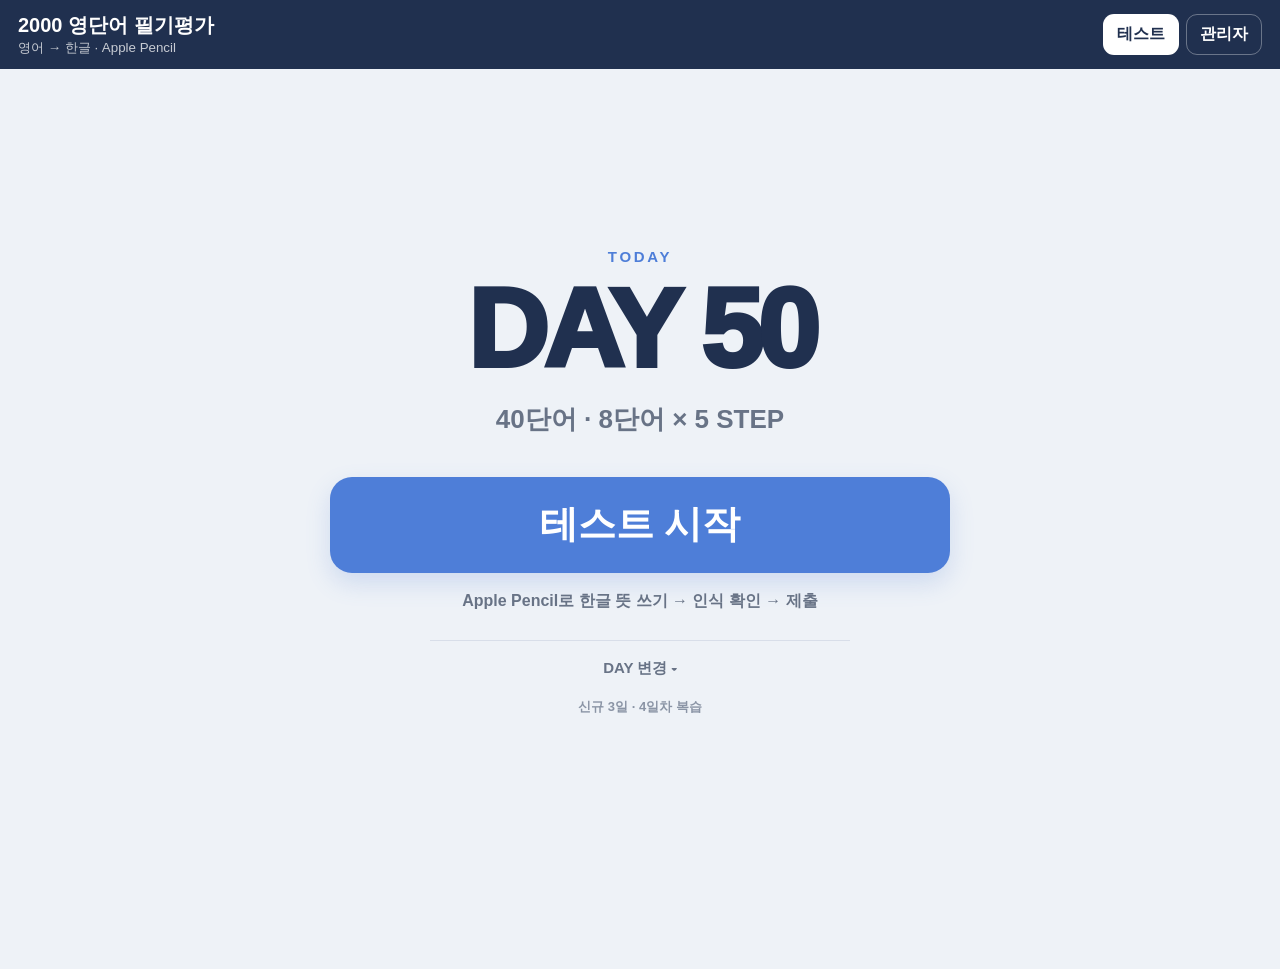
==== index.html @ df0dfdb4 "v0.1.3: preserve progress with backup/restore and exercise real learning state transitions" ====
<!doctype html>
<html lang="ko">
<head>
  <meta charset="utf-8">
  <meta name="viewport" content="width=device-width,initial-scale=1,maximum-scale=1,user-scalable=no,viewport-fit=cover">
  <meta name="theme-color" content="#20304f">
  <meta name="apple-mobile-web-app-capable" content="yes">
  <title>2000 영단어 필기평가 v0.1.3</title>
  <link rel="manifest" href="manifest.webmanifest">
  <link rel="stylesheet" href="styles.css?v=0.1.3">
</head>
<body>
<header class="topbar">
  <div><strong>2000 영단어 필기평가</strong><small>영어 → 한글 · Apple Pencil</small></div>
  <nav><button id="navTest" class="nav active">테스트</button><button id="navAdmin" class="nav">관리자</button></nav>
</header>
<main id="app"></main>
<script src="data/day50.js?v=0.1.3"></script>
<script src="app.js?v=0.1.3"></script>
</body>
</html>
---- styles.css ----
:root{--ink:#20304f;--blue:#4e7ed8;--bg:#eef2f7;--line:#d8dee9;--good:#18794e;--bad:#c53d34;--badbg:#fff0ee;--muted:#687386;--sun:#f4b936}
*{box-sizing:border-box;-webkit-tap-highlight-color:transparent}html{height:100%;-webkit-text-size-adjust:100%;background:var(--bg)}
body{min-height:100%;min-height:var(--app-vh,100dvh);margin:0;background:var(--bg);color:var(--ink);font-family:-apple-system,BlinkMacSystemFont,"Apple SD Gothic Neo",sans-serif;overscroll-behavior-y:none;padding-left:env(safe-area-inset-left);padding-right:env(safe-area-inset-right)}
button,input,select{touch-action:manipulation}button,input,select{font:inherit}.topbar{position:sticky;top:0;z-index:30;display:flex;justify-content:space-between;align-items:center;padding:calc(12px + env(safe-area-inset-top)) max(18px,env(safe-area-inset-right)) 12px max(18px,env(safe-area-inset-left));background:var(--ink);color:#fff}.topbar strong{display:block;font-size:20px}.topbar small{display:block;opacity:.75}.topbar nav{display:flex;gap:7px}.nav{border:1px solid #ffffff55;background:transparent;color:#fff;padding:9px 13px;border-radius:11px;font-weight:800}.nav.active{background:#fff;color:var(--ink)}#app{max-width:1420px;margin:0 auto;padding:18px;padding-bottom:calc(92px + env(safe-area-inset-bottom));scroll-padding-top:110px}.panel{background:#fff;border:1px solid var(--line);border-radius:19px;padding:18px;box-shadow:0 6px 20px #20304f12}.hero{display:grid;grid-template-columns:1fr auto;gap:15px}.hero h1{margin:0 0 7px;font-size:32px}.muted{color:var(--muted)}.badge{background:var(--ink);color:#fff;border-radius:14px;padding:12px 16px;text-align:center;font-weight:900}.badge small{display:block;font-weight:500;opacity:.8;margin-top:4px}.notice{margin-top:12px;padding:11px 13px;border-radius:13px;background:#fff8df;border:1px solid #efd787;line-height:1.5}.grid2{display:grid;grid-template-columns:1fr 1fr;gap:13px;margin-top:13px}.primary,.secondary,.danger,.good{border:0;border-radius:12px;padding:12px 15px;font-weight:900}.primary{background:var(--blue);color:#fff}.secondary{background:#edf1f7;color:var(--ink)}.danger{background:var(--badbg);color:var(--bad)}.good{background:var(--good);color:#fff}.primary:disabled,.secondary:disabled,.good:disabled{opacity:.45}select{padding:10px 12px;border:1px solid var(--line);border-radius:11px;background:#fff;font-weight:800}.row{display:flex;gap:9px;align-items:center;flex-wrap:wrap}.stepHead{display:grid;grid-template-columns:auto 1fr auto;gap:12px;align-items:center;margin-bottom:12px}.chip{background:var(--ink);color:#fff;padding:8px 11px;border-radius:10px;font-weight:900}.stepTitle{font-size:23px;font-weight:900}.progress{height:11px;background:#e4e8ef;border-radius:99px;overflow:hidden;margin:10px 0 14px}.progress i{display:block;height:100%;background:var(--blue)}.wordGrid{display:grid;grid-template-columns:1fr 1fr;gap:12px}.card{background:#fff;border:2px solid var(--line);border-radius:16px;padding:13px;display:flex;flex-direction:column;gap:8px;min-height:225px}.card.ok{border-color:#8dd0a9}.card.bad{border-color:#efa7a1}.english{font-size:27px;font-weight:900}.small{font-size:12px;color:var(--muted)}.scribble{width:100%;min-height:72px;border:2px dashed #9fb0c5;border-radius:12px;padding:12px 13px;font-size:28px;line-height:1.35;font-weight:800;outline:none;background:linear-gradient(to bottom,transparent 48%,#4e7ed822 49%,#4e7ed822 51%,transparent 52%);caret-color:var(--blue);-webkit-user-select:text;user-select:text}.scribble:focus{border-color:var(--blue);box-shadow:0 0 0 3px #4e7ed822}.recognized{min-height:28px;background:#f6f7f9;border-radius:8px;padding:5px 8px}.recognized b{font-size:17px}.actions{display:flex;gap:7px;margin-top:auto}.actions button{flex:1}.answer{display:grid;grid-template-columns:auto 1fr;gap:9px;background:var(--badbg);padding:9px 10px;border-radius:10px;align-items:center}.answer span{color:var(--bad);font-weight:900}.answer b{font-size:23px}.traceWrap{display:grid;grid-template-columns:1fr 1fr;gap:8px}.traceBox{position:relative;height:92px;border:1px solid #b7c3d1;border-radius:10px;overflow:hidden;background:repeating-linear-gradient(to bottom,#fff 0,#fff 30px,#e7ebf1 31px)}.traceText{position:absolute;inset:0;display:flex;align-items:center;justify-content:center;color:#20304f28;font-size:28px;font-weight:800;letter-spacing:2px;transform:skewX(-2deg);pointer-events:none}.trace{position:absolute;inset:0;width:100%;height:100%;touch-action:none;cursor:crosshair}.trace.penHover{box-shadow:inset 0 0 0 3px #4e7ed833}.footer{position:sticky;bottom:max(0px,env(safe-area-inset-bottom));z-index:20;margin-top:13px;padding:11px;background:#eef2f7f2;border-radius:14px;display:flex;gap:10px;align-items:center;backdrop-filter:blur(10px)}.footer p{flex:1;margin:0;color:var(--muted);font-weight:700}.metrics{display:grid;grid-template-columns:repeat(4,1fr);gap:9px}.metric{background:#fff;border:1px solid var(--line);border-radius:13px;padding:13px;text-align:center}.metric small{display:block;color:var(--muted)}.metric b{display:block;font-size:26px;margin-top:4px}.tableWrap{overflow:auto}.table{width:100%;border-collapse:collapse;min-width:680px}.table th,.table td{padding:9px;border-bottom:1px solid var(--line);text-align:left;font-size:14px}.table th{color:var(--muted);font-size:12px}.complete{text-align:center}.complete h1{font-size:34px}.score{font-size:52px;font-weight:900;color:var(--good)}
@media(max-width:760px){#app{padding:11px}.hero,.grid2,.wordGrid,.traceWrap{grid-template-columns:1fr}.metrics{grid-template-columns:1fr 1fr}.topbar small{display:none}.stepHead{grid-template-columns:auto 1fr}.stepHead>strong{grid-column:1/-1;text-align:right}.english{font-size:24px}}
.deviceNote{display:inline-flex;align-items:center;gap:7px;margin-top:10px;padding:7px 10px;border:1px solid #cbd5e1;border-radius:999px;background:#f7f9fc;color:var(--muted);font-size:13px;font-weight:800}
.card:focus-within{border-color:var(--blue);box-shadow:0 0 0 3px #4e7ed81c;scroll-margin-top:120px}
body.keyboardActive .footer{position:relative;bottom:auto}
body.keyboardActive #app{padding-bottom:24px}
@media (hover:hover) and (pointer:fine){.actions button:hover,.nav:hover{filter:brightness(.98)}}
@media (min-width:1180px) and (orientation:landscape){
  .wordGrid{grid-template-columns:repeat(4,minmax(0,1fr))}
  .card{min-height:250px}
  .english{font-size:29px}
  .scribble{min-height:78px;font-size:30px}
  .panel{padding:20px}
}
@media (min-width:900px) and (max-width:1179px) and (orientation:landscape){
  #app{max-width:1120px}
  .wordGrid{grid-template-columns:repeat(2,minmax(0,1fr))}
}
@media (orientation:portrait) and (min-width:900px){
  .wordGrid{grid-template-columns:repeat(2,minmax(0,1fr))}
  #app{max-width:1040px}
}
@media(max-width:760px){
  #app{padding-left:11px;padding-right:11px}
}

/* v0.1.2 kiosk-style main page */
.kioskHome{
  min-height:calc(var(--app-vh,100dvh) - 110px - env(safe-area-inset-top) - env(safe-area-inset-bottom));
  display:flex;flex-direction:column;align-items:center;justify-content:center;text-align:center;
  max-width:900px;margin:0 auto;padding:36px 20px;
}
.kioskEyebrow{font-size:15px;font-weight:900;letter-spacing:.18em;color:var(--blue);margin-bottom:12px}
.kioskDay{font-size:clamp(58px,9vw,112px);line-height:.95;font-weight:950;letter-spacing:-.05em}
.kioskMeta{margin-top:18px;font-size:clamp(18px,2.2vw,26px);font-weight:800;color:var(--muted)}
.kioskStart{width:min(620px,100%);min-height:96px;margin-top:40px;border-radius:22px;font-size:clamp(28px,3vw,38px);box-shadow:0 10px 24px #4e7ed833}
.kioskHint{margin-top:18px;font-size:16px;font-weight:750;color:var(--muted)}
.kioskAdjust{margin-top:28px;width:min(420px,100%);border-top:1px solid var(--line);padding-top:18px;color:var(--muted)}
.kioskAdjust summary{cursor:pointer;list-style:none;font-weight:850;font-size:15px}
.kioskAdjust summary::-webkit-details-marker{display:none}
.kioskAdjust summary::after{content:" ▾";font-size:12px}
.kioskAdjust[open] summary::after{content:" ▴"}
.kioskAdjustBody{display:flex;justify-content:center;gap:8px;margin-top:12px}
.kioskAdjustBody select{min-width:150px}
.kioskWarn{margin:10px 0 0;color:var(--bad);font-weight:800;font-size:14px}
.kioskCycle{margin-top:20px;font-size:13px;font-weight:800;color:#8a94a5}
@media(max-width:760px){
  .kioskHome{min-height:calc(var(--app-vh,100dvh) - 92px);padding:28px 12px}
  .kioskStart{min-height:84px;margin-top:30px}
}
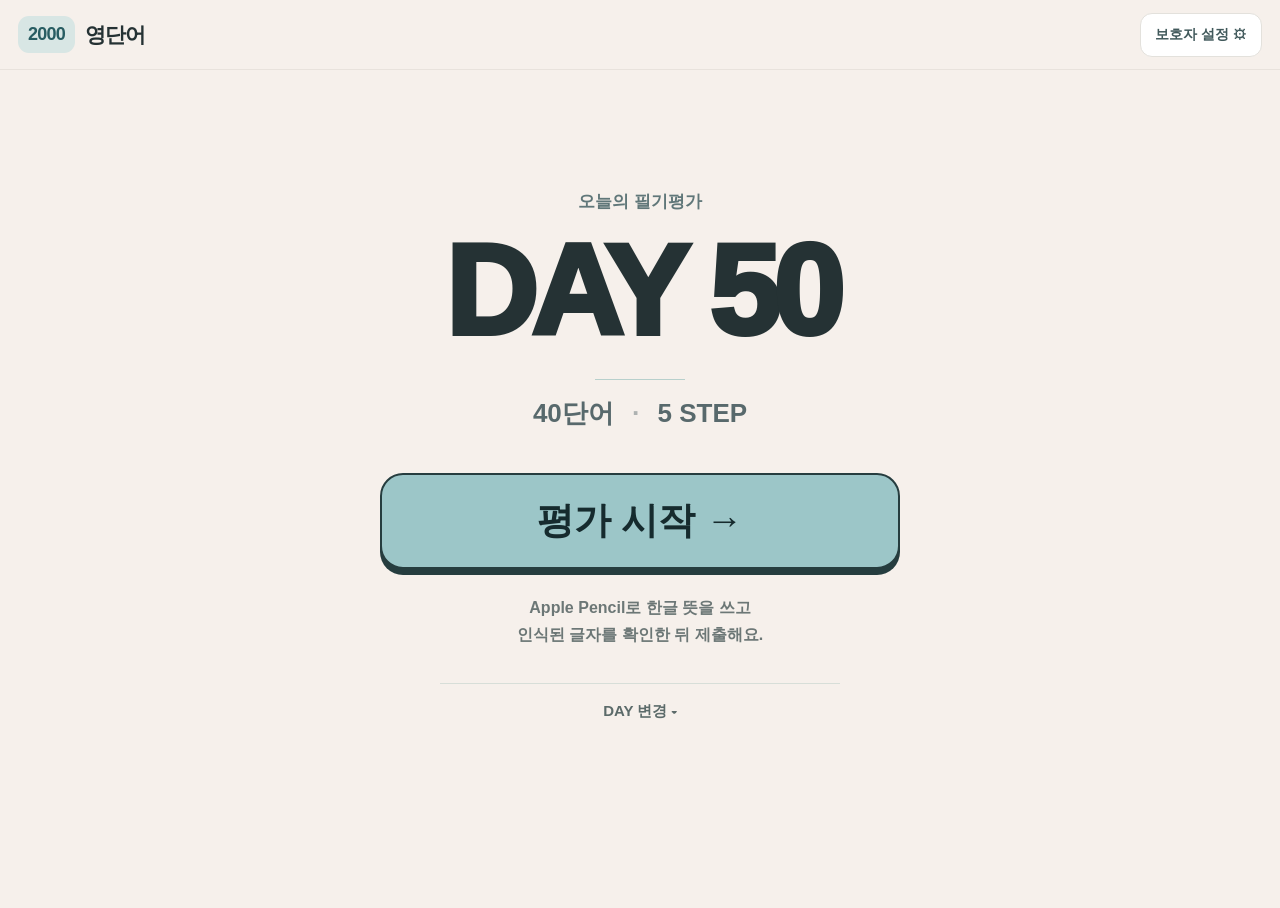
==== commit 1f5d2d3b: "v0.1.4: apply approved A kiosk design, preserve grading and unsent Pencil drafts" ====
--- a/index.html
+++ b/index.html
@@ -2,20 +2,20 @@
 <html lang="ko">
 <head>
   <meta charset="utf-8">
-  <meta name="viewport" content="width=device-width,initial-scale=1,maximum-scale=1,user-scalable=no,viewport-fit=cover">
-  <meta name="theme-color" content="#20304f">
+  <meta name="viewport" content="width=device-width,initial-scale=1,viewport-fit=cover">
+  <meta name="theme-color" content="#f6f0eb">
   <meta name="apple-mobile-web-app-capable" content="yes">
-  <title>2000 영단어 필기평가 v0.1.3</title>
+  <title>2000 영단어 필기평가 v0.1.4</title>
   <link rel="manifest" href="manifest.webmanifest">
-  <link rel="stylesheet" href="styles.css?v=0.1.3">
+  <link rel="stylesheet" href="styles.css?v=0.1.4">
 </head>
 <body>
 <header class="topbar">
-  <div><strong>2000 영단어 필기평가</strong><small>영어 → 한글 · Apple Pencil</small></div>
-  <nav><button id="navTest" class="nav active">테스트</button><button id="navAdmin" class="nav">관리자</button></nav>
+  <div class="appBrand"><span class="brandTag" aria-hidden="true">2000</span><strong>영단어</strong></div>
+  <nav aria-label="화면 전환"><button id="navTest" class="nav active" type="button">학습 화면</button><button id="navAdmin" class="nav" type="button" aria-label="보호자 설정">보호자 설정 <span aria-hidden="true">⚙</span></button></nav>
 </header>
 <main id="app"></main>
-<script src="data/day50.js?v=0.1.3"></script>
-<script src="app.js?v=0.1.3"></script>
+<script src="data/day50.js?v=0.1.4"></script>
+<script src="app.js?v=0.1.4"></script>
 </body>
 </html>
--- a/styles.css
+++ b/styles.css
@@ -51,3 +51,137 @@
   .kioskHome{min-height:calc(var(--app-vh,100dvh) - 92px);padding:28px 12px}
   .kioskStart{min-height:84px;margin-top:30px}
 }
+
+
+/* v0.1.4 | Mobbin-inspired A: simple kiosk, original grading and storage retained */
+:root{--ink:#253234;--blue:#9cc6c8;--bg:#f6f0eb;--line:#dedfd9;--good:#347662;--bad:#b64f47;--badbg:#fff3ef;--muted:#647273;--tealDeep:#263d3f}
+html{background:var(--bg)}
+body{background:var(--bg);color:var(--ink);color-scheme:light}
+.topbar{background:var(--bg);color:var(--ink);border-bottom:1px solid #e8e2dc;min-height:70px;padding-top:calc(12px + env(safe-area-inset-top));padding-bottom:12px}
+.appBrand{display:flex;align-items:center;gap:10px}
+.appBrand strong{font-size:21px;letter-spacing:-.045em}
+.brandTag{background:#d8e6e4;color:#285d62;border-radius:11px;padding:8px 10px;font-size:18px;font-weight:900;letter-spacing:-.04em}
+.topbar nav{gap:9px}
+.nav{background:#fff;border:1px solid #e3e1dc;color:#41595b;border-radius:12px;min-height:44px;padding:10px 14px;font-size:14px}
+.nav.active{background:#e3efed;color:#285d62}
+#navTest{display:none}
+body.isAdminRoute #navTest{display:inline-flex;align-items:center}
+#app{max-width:1420px;padding:18px;padding-bottom:calc(65px + env(safe-area-inset-bottom))}
+.primary{background:var(--blue);color:#162b2e;border:2px solid var(--tealDeep);box-shadow:0 4px 0 var(--tealDeep);transition:transform .12s ease,box-shadow .12s ease}
+.primary:not(:disabled):active{box-shadow:0 1px 0 var(--tealDeep);transform:translateY(3px)}
+.primary:disabled{opacity:.48;box-shadow:none}
+.secondary{background:#f0f3f1;color:#536867}
+.good{background:#347662;color:#fff}
+.panel{background:#fffdfb;border-color:var(--line);box-shadow:0 8px 24px #3946400a}
+button:focus-visible,select:focus-visible,.scribble:focus-visible,summary:focus-visible{outline:3px solid #307d82;outline-offset:3px}
+.srOnly{position:absolute;width:1px;height:1px;margin:-1px;padding:0;overflow:hidden;clip:rect(0,0,0,0);white-space:nowrap;border:0}
+/* Hero: one clear action, no decorative onboarding or irrelevant choices. */
+.kioskHome{min-height:calc(var(--app-vh,100dvh) - 145px - env(safe-area-inset-top) - env(safe-area-inset-bottom));max-width:940px;padding:30px 20px 50px}
+.kioskEyebrow{font-size:17px;color:#607779;letter-spacing:0;font-weight:800;margin-bottom:14px}
+.kioskDay{font-size:clamp(72px,10vw,132px);letter-spacing:-.055em;line-height:1.02;font-weight:950}
+.kioskRule{width:90px;height:1px;background:#b8d0cc;margin:22px auto 16px}
+.kioskMeta{margin-top:0;font-size:clamp(19px,2.2vw,26px);color:#58696c;font-weight:800}
+.metaDot{opacity:.45;padding:0 11px}
+.kioskStart{width:min(520px,100%);min-height:96px;border-radius:23px;font-size:clamp(27px,3.4vw,37px);margin-top:42px;box-shadow:0 6px 0 var(--tealDeep)}
+.kioskStart:not(:disabled):active{box-shadow:0 2px 0 var(--tealDeep)}
+.kioskHint{font-size:16px;line-height:1.7;margin-top:25px;color:#6c7776}
+.kioskAdjust{max-width:400px;width:100%;padding-top:18px;margin-top:35px;border-top:1px solid #d7ded8}
+.kioskAdjust summary{font-size:15px;color:#5c6b6a}
+.kioskCycle{font-size:13px;color:#8a8982;margin-top:14px}
+.kioskWarn{max-width:500px;padding:12px 16px;border-radius:12px;background:#fff7ee;margin-top:18px;font-size:14px}
+.kioskAdjustBody select{min-height:46px;background:#fffdfb}
+.kioskAdjustBody button{min-height:46px}
+/* 8-card STEP layout with compact progress and generously sized Pencil fields. */
+.stepHead{grid-template-columns:auto 1fr auto;gap:13px;margin:10px 0 15px}
+.chip{border-radius:999px;background:#dbe9e5;color:#253d3d;padding:11px 15px;font-size:15px}
+.stepTitle{font-size:25px;line-height:1.25}
+.stepSub{font-size:14px;color:#788583;margin-top:4px}
+.stepCount{font-size:24px;font-weight:900;white-space:nowrap}
+.stepCount span{color:#9da9a4}
+.progressSegments{display:flex;gap:6px;margin:12px 0 17px}
+.progressSegments i{height:9px;border-radius:99px;background:#dedfd9;flex:1}
+.progressSegments i.filled{background:#75adaf}
+.stepTip{font-size:14px;color:#687774;margin:0 0 14px;line-height:1.65}
+.wordGrid{display:grid;grid-template-columns:repeat(2,minmax(0,1fr));gap:14px}
+.card{min-height:255px;background:#fffdfb;border:1.5px solid #dfded8;border-radius:17px;padding:17px;gap:11px;box-shadow:0 4px 15px #39464009;min-width:0}
+.card:focus-within{border:2px solid #85afb0;box-shadow:0 0 0 3px #9cc6c833}
+.card.ok{border-color:#89c6a4}
+.card.bad{border-color:#dfaf9c}
+.cardNum{font-size:14px;font-weight:750;color:#667774}
+.english{font-size:clamp(27px,2.25vw,35px);line-height:1.15;font-weight:950;overflow-wrap:anywhere}
+.scribble{background:#f9fbfa;border:2px dashed #acc6c3;border-radius:12px;min-height:84px;color:var(--ink);padding:13px 14px;font-size:28px}
+.scribble::placeholder{color:#96aba9;font-size:18px;font-weight:500}
+.scribble:focus{border-color:#387b81;box-shadow:0 0 0 3px #9cc6c845}
+.recognized{background:transparent;color:#758581;padding:0;min-height:22px;font-size:14px}
+.recognized b{font-size:18px;color:#324c4c}
+.actions{gap:8px}
+.actions button{min-height:46px;padding:9px 8px;font-size:16px;border-radius:10px}
+.actions .primary{box-shadow:none;border-color:transparent}
+.actions .primary:not(:disabled):active{transform:translateY(0);box-shadow:none}
+.footer{background:#f6f0ebf4;border-top:1px solid #e0ded8;border-radius:0;padding:15px 2px calc(11px + env(safe-area-inset-bottom));margin-top:14px;gap:12px}
+.footer p{color:#6a7673;font-size:14px;font-weight:650;line-height:1.5}
+.footer button{min-height:54px;padding:10px 22px;font-size:16px;white-space:nowrap;border-radius:12px}
+/* Incorrect answer: focused panel with the original tracing and confirmation gates. */
+.focusReview{max-width:780px;margin:5px auto 0}
+.focusCard{background:transparent;padding:6px 0 22px}
+.focusIntro{color:#9e605c;font-size:15px;font-weight:800}
+.focusEnglish{font-size:clamp(37px,5vw,58px);line-height:1.15;margin:9px 0 20px;overflow-wrap:anywhere}
+.relearnPanel{display:flex;flex-direction:column;gap:16px}
+.answer{display:flex;flex-direction:column;gap:7px;background:#fffbf7;border:1px solid #eaded3;border-radius:17px;padding:19px 23px}
+.answer span{color:#a36c62;font-weight:800;font-size:15px}
+.answer b{font-size:clamp(29px,4vw,42px);font-weight:900;color:var(--ink)}
+.answer p{margin:0;font-size:14px;line-height:1.6;color:#6e7773}
+.answerMini{margin-top:10px;padding:12px 15px}
+.answerMini b{font-size:21px}
+.answerMini p{font-size:12px}
+.traceWrap{gap:13px;grid-template-columns:1fr 1fr}
+.relearnCell{border:1px solid #d8dcd5;border-radius:17px;padding:14px;background:#fffdfb;min-width:0}
+.relearnCellTitle{font-size:15px;font-weight:850;margin-bottom:11px}
+.traceBox{height:145px;border:1.5px dashed #9cbfbb;background:repeating-linear-gradient(to bottom,#fff 0,#fff 42px,#e8eeec 43px);border-radius:11px}
+.traceText{font-size:33px;color:#425b5b25}
+.relearnCell .scribble{width:100%;min-height:145px}
+.relearnCell .actions button{font-size:14px;min-height:45px}
+.relearnCell .recognized{padding:7px 0;min-height:30px}
+/* Completion uses the same single-next-action hierarchy as the entrance. */
+.complete{background:transparent;border:0;box-shadow:none;max-width:760px;margin:0 auto;min-height:calc(var(--app-vh,100dvh) - 150px);display:flex;flex-direction:column;align-items:center;justify-content:center;padding:32px 12px 50px;text-align:center}
+.completeSymbol{width:86px;height:86px;border-radius:50%;background:#dbe9e2;color:#347662;font-size:48px;font-weight:900;display:grid;place-items:center}
+.complete h1{font-size:clamp(30px,4vw,43px);margin:24px 0 12px}
+.complete p{color:#687774;font-size:17px;line-height:1.65;max-width:560px}
+.complete .score{font-size:clamp(54px,7vw,86px);line-height:1.2;color:var(--ink);letter-spacing:-.05em;margin:20px 0 2px}
+.scoreCaption{color:#70817c;font-size:15px}
+.completeButton{min-height:87px;width:min(490px,100%);border-radius:21px;font-size:26px;margin-top:38px}
+body.keyboardActive .footer{position:relative;bottom:auto}
+@media(min-width:1180px) and (orientation:landscape){
+  .wordGrid{grid-template-columns:repeat(4,minmax(0,1fr));gap:13px}
+  .card{min-height:285px;padding:16px}
+  .english{font-size:29px}
+  .scribble{min-height:84px;font-size:28px}
+}
+@media (min-width:900px) and (max-width:1179px) and (orientation:landscape){
+  .wordGrid{grid-template-columns:repeat(2,minmax(0,1fr))}
+}
+@media (orientation:portrait) and (min-width:900px){
+  .wordGrid{grid-template-columns:repeat(2,minmax(0,1fr))}
+}
+@media(max-width:760px){
+  .topbar{padding:calc(10px + env(safe-area-inset-top)) 12px 10px}
+  .brandTag{padding:7px 8px;font-size:16px}
+  .appBrand strong{font-size:18px}
+  .nav{font-size:12px;padding:8px 9px}
+  #app{padding:11px 12px 50px}
+  .kioskHome{min-height:calc(var(--app-vh,100dvh) - 104px);padding:25px 8px 40px}
+  .kioskDay{font-size:clamp(64px,12vw,98px)}
+  .kioskStart{min-height:84px;font-size:27px;margin-top:30px}
+  .kioskHint{font-size:14px}
+  .wordGrid{grid-template-columns:1fr}
+  .stepHead{gap:8px}
+  .stepTitle{font-size:20px}
+  .stepCount{font-size:20px}
+  .stepSub{font-size:12px}
+  .card{min-height:250px}
+  .traceWrap{grid-template-columns:1fr}
+  .footer{flex-wrap:wrap}
+  .footer button{width:100%}
+  .complete h1{font-size:30px}
+}
+@media(prefers-reduced-motion:reduce){.primary{transition:none!important}}
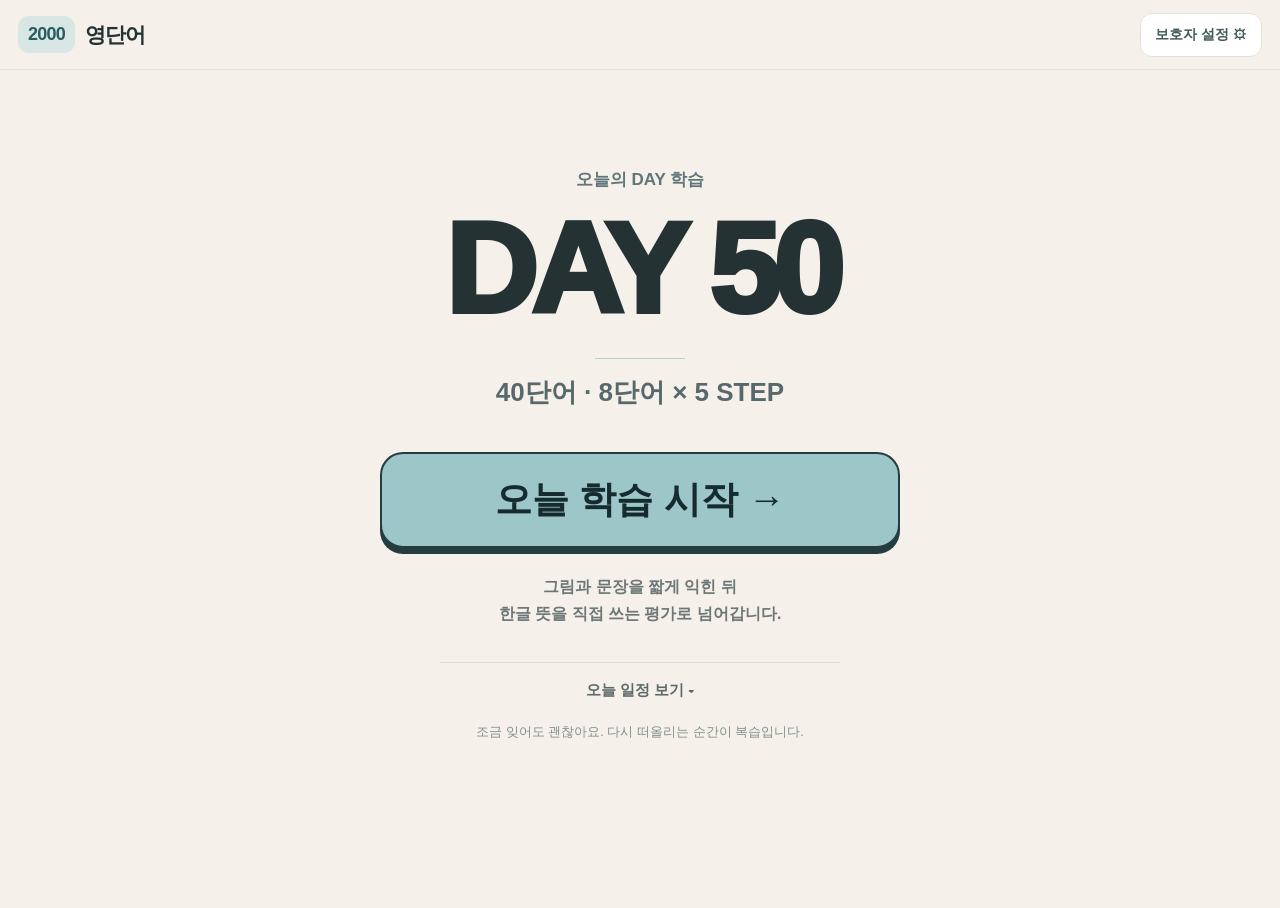
==== commit 025248ad: "v0.2.0: staged word learning, admin DAY setting, mandatory due review and 15-second recall" ====
--- a/index.html
+++ b/index.html
@@ -5,9 +5,9 @@
   <meta name="viewport" content="width=device-width,initial-scale=1,viewport-fit=cover">
   <meta name="theme-color" content="#f6f0eb">
   <meta name="apple-mobile-web-app-capable" content="yes">
-  <title>2000 영단어 필기평가 v0.1.4</title>
+  <title>2000 영단어 필기평가 v0.2.0</title>
   <link rel="manifest" href="manifest.webmanifest">
-  <link rel="stylesheet" href="styles.css?v=0.1.4">
+  <link rel="stylesheet" href="styles.css?v=0.2.0">
 </head>
 <body>
 <header class="topbar">
@@ -15,7 +15,8 @@
   <nav aria-label="화면 전환"><button id="navTest" class="nav active" type="button">학습 화면</button><button id="navAdmin" class="nav" type="button" aria-label="보호자 설정">보호자 설정 <span aria-hidden="true">⚙</span></button></nav>
 </header>
 <main id="app"></main>
-<script src="data/day50.js?v=0.1.4"></script>
-<script src="app.js?v=0.1.4"></script>
+<script src="data/day50.js?v=0.2.0"></script>
+<script src="data/learning-day50.js?v=0.2.0"></script>
+<script src="app.js?v=0.2.0"></script>
 </body>
 </html>
--- a/styles.css
+++ b/styles.css
@@ -185,3 +185,60 @@
   .complete h1{font-size:30px}
 }
 @media(prefers-reduced-motion:reduce){.primary{transition:none!important}}
+
+/* v0.2.0: timed one-word concentration, visual lesson and unambiguous origin badges */
+.wordGrid.focusOne{grid-template-columns:minmax(0,1fr);max-width:850px;margin:0 auto}
+.wordGrid.focusOne .card:not(.activeQuestion){display:none!important}
+.wordGrid.focusOne .card.activeQuestion{min-height:290px;padding:clamp(18px,3vw,30px);gap:16px;border-radius:22px}
+.wordGrid.focusOne .english{font-size:clamp(38px,5.5vw,68px);text-align:center;margin:18px 0}
+.wordGrid.focusOne .scribble{min-height:110px;font-size:34px;background:#fcfefd}
+.wordGrid.focusOne .actions button{min-height:56px;font-size:19px}
+.wordGrid.focusOne .recognized{font-size:16px}
+.wordBadges{display:flex;flex-wrap:wrap;gap:6px;align-items:center;min-height:22px}
+.middleBadge,.originBadge,.wrongBadge{display:inline-flex;border-radius:999px;padding:5px 9px;font-size:13px;font-weight:800}
+.middleBadge{background:#fce8a5;color:#64400b}
+.originBadge{background:#d9e9e7;color:#285a59}
+.wrongBadge{background:#f2e5df;color:#92514b}
+.timedQuestion{max-width:950px;margin:0 auto}
+.questionTop{display:flex;justify-content:space-between;align-items:center;font-weight:850;color:#5d7271;font-size:15px}
+.countdown{display:flex;align-items:baseline;gap:5px;color:#276d6e}
+.countdown strong{font-size:42px;font-variant-numeric:tabular-nums;line-height:1}
+.countdown small{font-size:16px}
+.timerRail{height:8px;background:#d7dedc;border-radius:99px;overflow:hidden;margin:12px 0}
+.timerRail span{display:block;height:100%;width:100%;background:#86b8b6;transition:width .16s linear}
+.dueNotice{font-size:15px;line-height:1.7;max-width:590px;color:#496d67;margin:24px auto 0}
+.memoryMotto{margin:21px auto 0;font-size:13px;color:#81918c;line-height:1.7}
+.learning{max-width:730px;min-height:calc(var(--app-vh,100dvh) - 130px);display:flex;flex-direction:column;align-items:center;text-align:center;gap:14px;margin:0 auto;padding:30px 12px 50px}
+.learningHeader{width:100%;display:flex;align-items:center;justify-content:space-between;color:#637572;font-size:16px;font-weight:750}
+.learningLine{width:100%;height:7px;border-radius:99px;background:#dce1dc;overflow:hidden;margin-bottom:16px}
+.learningLine i{height:100%;display:block;background:#91bebc}
+.learningCue{font-size:17px;color:#6b8280;font-weight:750}
+.learningEmoji{font-size:clamp(60px,9vw,92px);line-height:1.3}
+.learningWord{font-size:clamp(40px,7vw,70px);line-height:1.1;letter-spacing:-.025em;margin:0;overflow-wrap:anywhere}
+.learningTags{min-height:35px;display:flex;gap:7px;align-items:center;justify-content:center;flex-wrap:wrap}
+.learningMeaning{width:min(540px,100%);background:#dceae7;border-radius:16px;padding:13px 14px;display:flex;flex-direction:column;gap:6px}
+.learningMeaning[hidden],.sentenceBox [hidden]{display:none!important}
+.learningMeaning small{font-size:14px;color:#60817e}
+.learningMeaning strong{font-size:clamp(27px,3.7vw,36px)}
+.sentenceBox{min-height:111px;width:min(630px,100%);padding:13px 16px;background:#fffdfb;border:1px solid #dedbd6;border-radius:16px}
+.sentenceBox small{font-size:14px;color:#83918e}
+.sentenceBox p{font-size:clamp(18px,2.5vw,24px);font-weight:780;line-height:1.6;margin:9px 0 0;word-break:keep-all}
+.learningNext{width:min(550px,100%);min-height:73px;border-radius:17px;font-size:25px;margin-top:9px}
+.textLink{color:#758985;background:none;border:0;padding:8px 15px;font-size:13px;text-decoration:underline;cursor:pointer}
+.learningMemory{font-size:14px;color:#81918e;margin:0;line-height:1.6}
+.dayAdmin .row{gap:11px;margin-top:12px}
+.dayAdmin label{font-size:18px;font-weight:850}
+.dayAdmin input{max-width:135px;width:30%;min-width:110px;font-size:26px;font-weight:900;min-height:55px;text-align:center;border-radius:12px;border:1.5px solid #9db8b4;background:#fff}
+.dayAdmin button{min-height:53px;font-size:16px}
+.dayAdmin .small{margin-top:14px}
+@media(max-width:760px){
+ .learning{padding:20px 3px 36px;gap:10px}
+ .learningLine{margin-bottom:7px}
+ .learningWord{font-size:clamp(35px,9vw,55px)}
+ .learningEmoji{font-size:64px}
+ .learningNext{min-height:66px;margin-top:5px}
+ .wordGrid.focusOne .card.activeQuestion{padding:17px;min-height:300px}
+ .wordGrid.focusOne .english{font-size:clamp(33px,9vw,50px)}
+ .wordGrid.focusOne .scribble{font-size:30px}
+}
+@media(prefers-reduced-motion:reduce){.timerRail span{transition:none}}
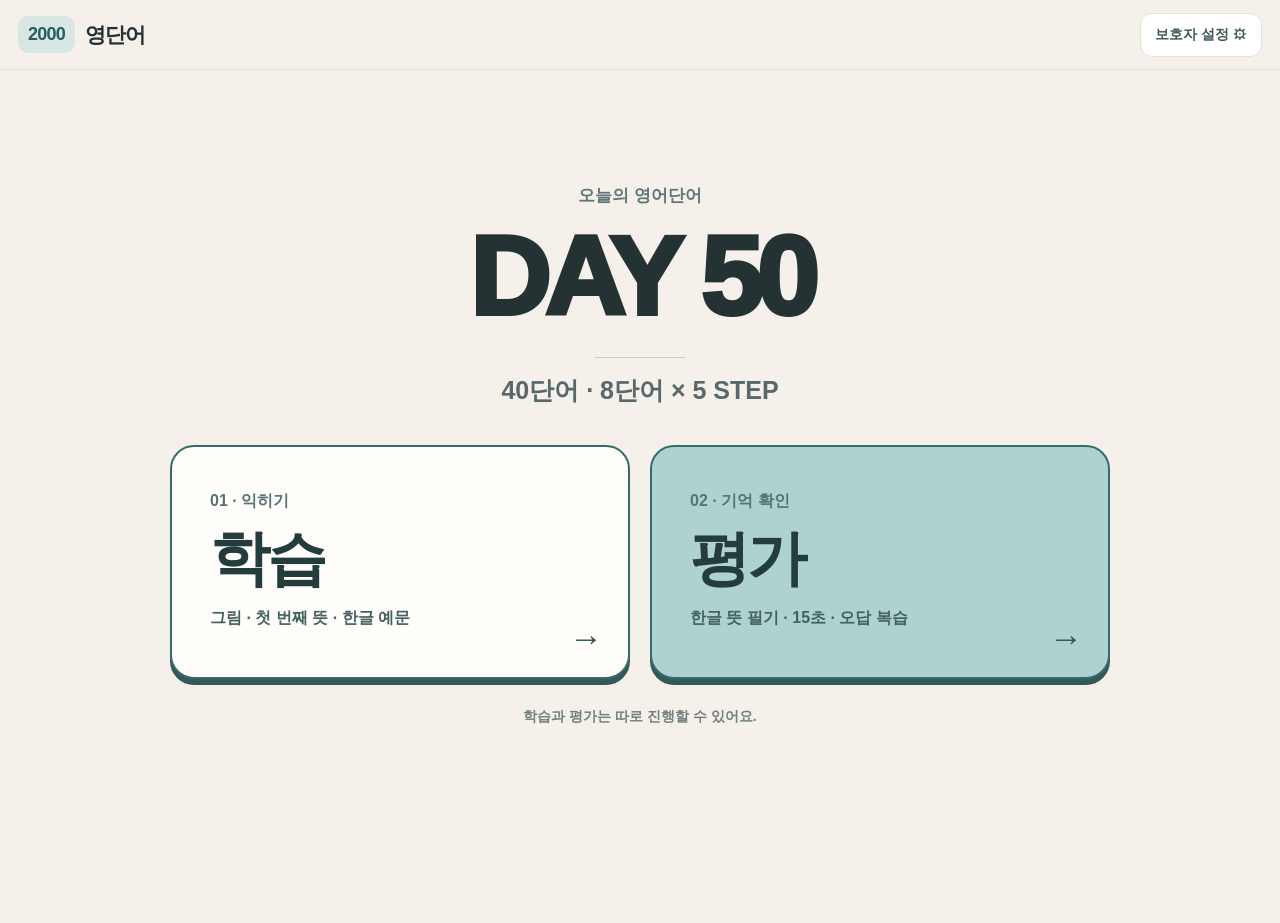
==== commit f5add1c8: "v0.2.2: separate hero learning and evaluation without resetting progress" ====
--- a/index.html
+++ b/index.html
@@ -5,18 +5,20 @@
   <meta name="viewport" content="width=device-width,initial-scale=1,viewport-fit=cover">
   <meta name="theme-color" content="#f6f0eb">
   <meta name="apple-mobile-web-app-capable" content="yes">
-  <title>2000 영단어 필기평가 v0.2.0</title>
+  <title>2000 영단어 필기평가 v0.2.2</title>
   <link rel="manifest" href="manifest.webmanifest">
-  <link rel="stylesheet" href="styles.css?v=0.2.0">
+  <link rel="stylesheet" href="styles.css?v=0.2.2">
 </head>
 <body>
 <header class="topbar">
   <div class="appBrand"><span class="brandTag" aria-hidden="true">2000</span><strong>영단어</strong></div>
-  <nav aria-label="화면 전환"><button id="navTest" class="nav active" type="button">학습 화면</button><button id="navAdmin" class="nav" type="button" aria-label="보호자 설정">보호자 설정 <span aria-hidden="true">⚙</span></button></nav>
+  <nav aria-label="화면 전환"><button id="navHome" class="nav" type="button">처음 화면</button><button id="navTest" class="nav active" type="button">처음 화면</button><button id="navAdmin" class="nav" type="button" aria-label="보호자 설정">보호자 설정 <span aria-hidden="true">⚙</span></button></nav>
 </header>
 <main id="app"></main>
-<script src="data/day50.js?v=0.2.0"></script>
-<script src="data/learning-day50.js?v=0.2.0"></script>
-<script src="app.js?v=0.2.0"></script>
+<script src="data/day50.js?v=0.2.2"></script>
+<script src="data/day49.js?v=0.2.2"></script>
+<script src="data/learning-day50.js?v=0.2.2"></script>
+<script src="data/learning-day49.js?v=0.2.2"></script>
+<script src="app.js?v=0.2.2"></script>
 </body>
 </html>
--- a/styles.css
+++ b/styles.css
@@ -242,3 +242,37 @@
  .wordGrid.focusOne .scribble{font-size:30px}
 }
 @media(prefers-reduced-motion:reduce){.timerRail span{transition:none}}
+
+/* v0.2.2: two independent learner modes inside one app */
+#navHome{display:none}
+body.isStudentInside:not(.isAdminRoute) #navHome{display:inline-flex;align-items:center}
+.modeHero{max-width:1050px;min-height:calc(var(--app-vh,100dvh) - 130px);padding:28px 24px 50px}
+.modeHero .kioskDay{font-size:clamp(68px,9vw,112px);margin:0}
+.modeHero .kioskMeta{margin:0;font-size:clamp(18px,2.4vw,25px)}
+.heroModeGrid{display:grid;grid-template-columns:repeat(2,minmax(0,1fr));gap:20px;width:min(940px,100%);margin-top:38px}
+.modeChoice{position:relative;display:flex;flex-direction:column;justify-content:center;align-items:flex-start;text-align:left;gap:14px;min-height:234px;width:100%;padding:31px 38px 35px;border:2px solid #376b6b;border-radius:24px;color:#243c3c;cursor:pointer;box-shadow:0 6px 0 #34595b;transition:transform .14s ease,box-shadow .14s ease,background-color .14s ease}
+.modeChoice:focus-visible{outline:4px solid #267e86;outline-offset:4px}
+.modeChoice:disabled{opacity:.46;cursor:not-allowed;box-shadow:none}
+.modeChoice:not(:disabled):active{transform:translateY(4px);box-shadow:0 2px 0 #34595b}
+.choiceLearn{background:#fffdf9}
+.choiceEval{background:#aed2d0}
+.choiceNumber{font-size:16px;line-height:1.35;font-weight:850;color:#567473}
+.choiceTitle{font-size:clamp(43px,5vw,60px);line-height:1.1;font-weight:950;letter-spacing:-.05em}
+.choiceDescription{font-size:16px;line-height:1.55;color:#456262;font-weight:740;max-width:26ch;overflow-wrap:anywhere}
+.choiceArrow{position:absolute;right:25px;bottom:19px;font-size:34px;font-weight:650;color:#2f5554}
+.modeHeroNote{font-size:14px;color:#71817d;margin-top:29px;font-weight:720}
+.modeCompleteNote{max-width:480px;word-break:keep-all}
+.modeAfterButton{width:min(490px,100%);min-height:55px;margin-top:14px;background:transparent;border:1px solid #98b2ae;font-size:17px}
+@media(max-width:760px){
+  .modeHero{padding:22px 10px 32px;min-height:calc(var(--app-vh,100dvh) - 98px)}
+  .modeHero .kioskDay{font-size:clamp(60px,13vw,88px)}
+  .modeHero .kioskMeta{font-size:17px}
+  .heroModeGrid{grid-template-columns:1fr;gap:15px;margin-top:27px}
+  .modeChoice{min-height:165px;border-radius:21px;padding:19px 26px 23px;gap:7px}
+  .choiceNumber{font-size:13px}
+  .choiceTitle{font-size:45px}
+  .choiceDescription{font-size:14px;max-width:90%}
+  .choiceArrow{right:20px;bottom:14px;font-size:27px}
+  .modeHeroNote{font-size:12px;margin-top:23px}
+}
+@media(prefers-reduced-motion:reduce){.modeChoice{transition:none}}
